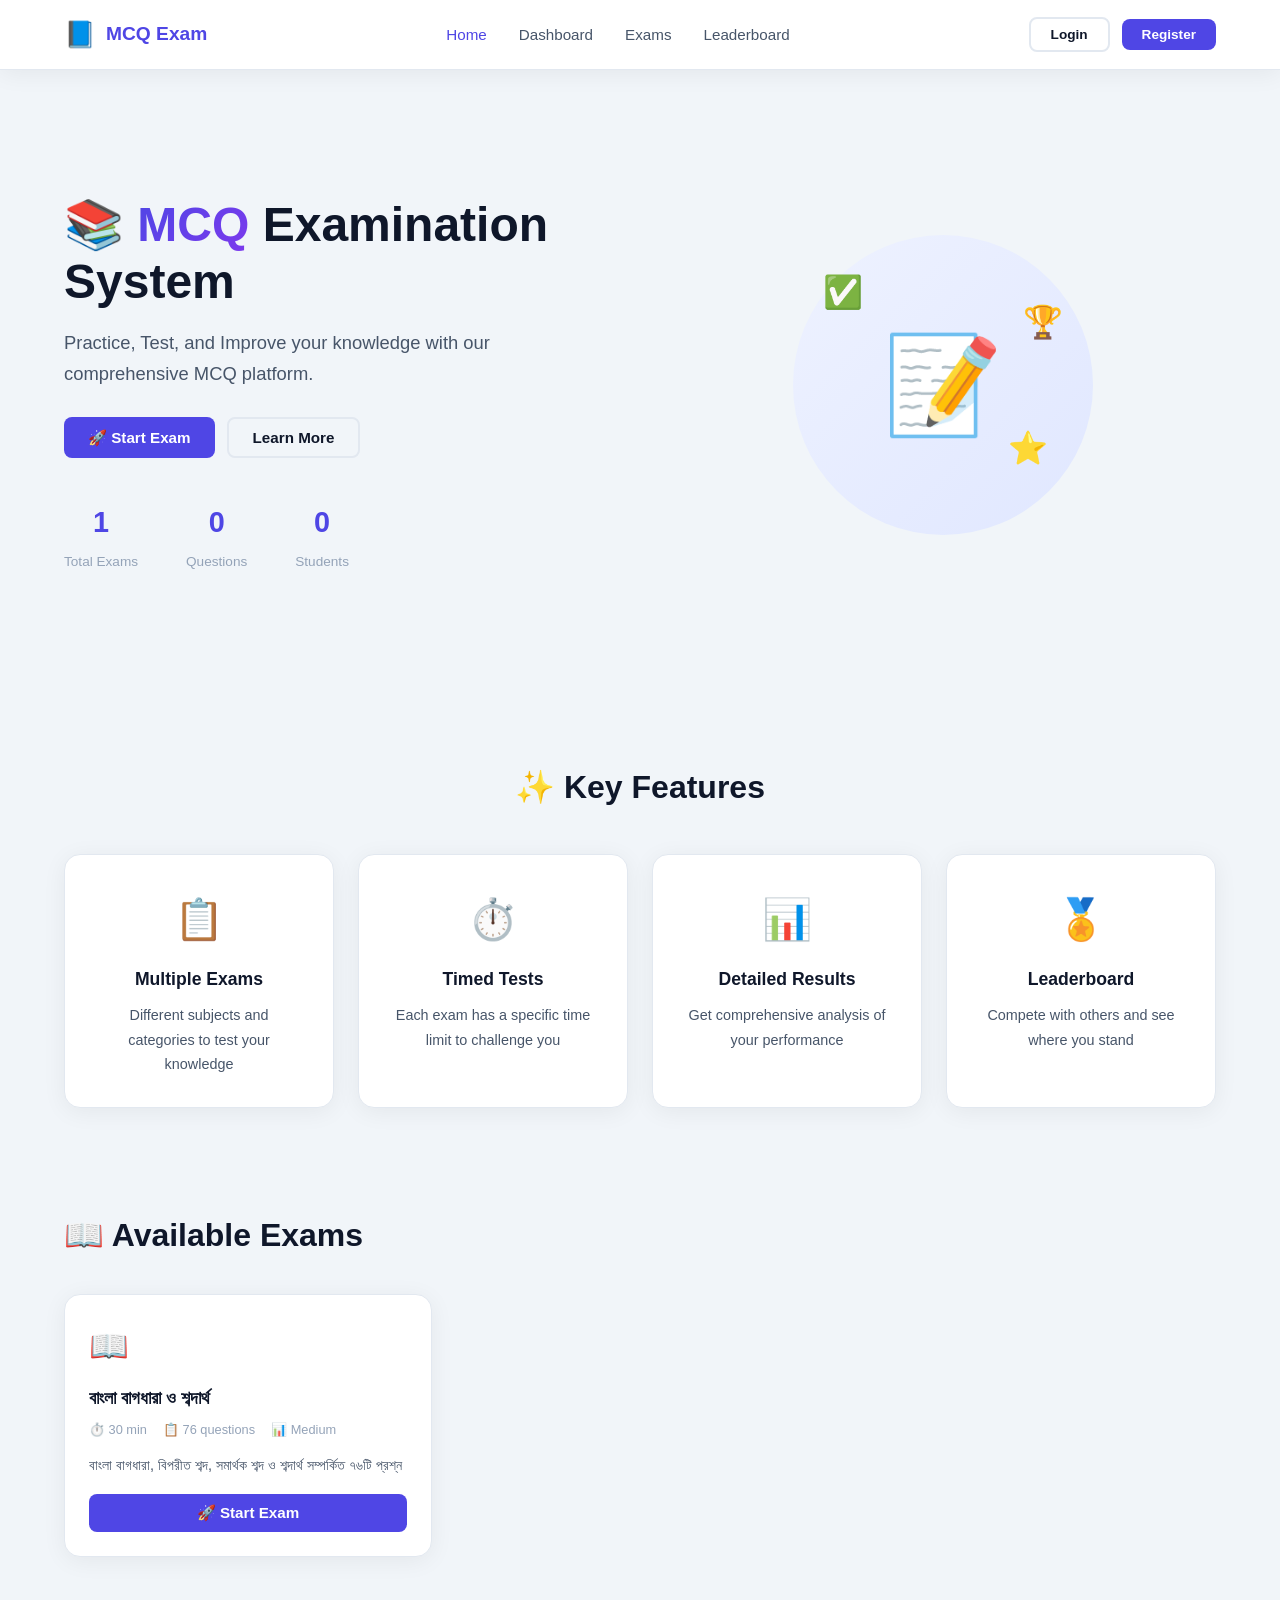
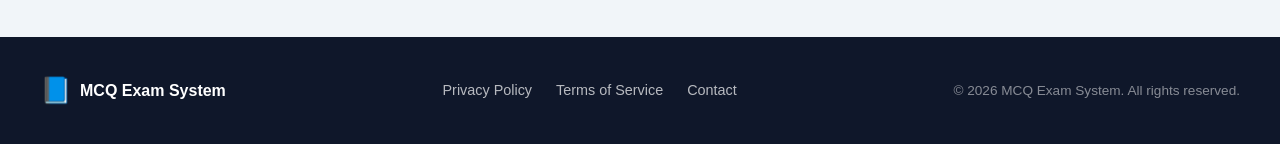
==== index.html @ 449d5a72 "Add files via upload" ====
<!DOCTYPE html>
<html lang="bn">
<head>
  <meta charset="UTF-8">
  <meta name="viewport" content="width=device-width, initial-scale=1.0">
  <title>MCQ Exam System</title>
  <link rel="stylesheet" href="css/style.css">
</head>
<body>

  <!-- ===== NAVBAR ===== -->
  <nav class="navbar" id="mainNav">
    <div class="nav-container">
      <div class="nav-brand">
        <span class="brand-icon">📘</span>
        <span class="brand-text">MCQ Exam</span>
      </div>
      <div class="nav-links" id="navLinks">
        <a href="index.html" class="active">Home</a>
        <a href="dashboard.html">Dashboard</a>
        <a href="#" id="navExamLink">Exams</a>
        <a href="#" id="navLeaderboardLink">Leaderboard</a>
      </div>
      <div class="nav-actions" id="navActions"></div>
      <button class="mobile-toggle" id="mobileToggle">☰</button>
    </div>
  </nav>

  <!-- ===== MAIN CONTENT ===== -->
  <main>

    <!-- ===== HERO SECTION ===== -->
    <section class="hero">
      <div class="hero-content">
        <h1>📚 <span class="highlight">MCQ</span> Examination System</h1>
        <p>Practice, Test, and Improve your knowledge with our comprehensive MCQ platform.</p>
        <div class="hero-buttons">
          <button class="btn btn-primary" id="heroStartBtn">🚀 Start Exam</button>
          <button class="btn btn-outline" id="heroLearnBtn">Learn More</button>
        </div>
        <div class="hero-stats">
          <div class="stat-item">
            <span class="stat-number" id="totalExams">0</span>
            <span class="stat-label">Total Exams</span>
          </div>
          <div class="stat-item">
            <span class="stat-number" id="totalQuestions">0</span>
            <span class="stat-label">Questions</span>
          </div>
          <div class="stat-item">
            <span class="stat-number" id="totalStudents">0</span>
            <span class="stat-label">Students</span>
          </div>
        </div>
      </div>
      <div class="hero-image">
        <div class="hero-illustration">
          <div class="exam-icon">📝</div>
          <div class="floating-icons">
            <span>✅</span>
            <span>⭐</span>
            <span>🏆</span>
          </div>
        </div>
      </div>
    </section>

    <!-- ===== FEATURES SECTION ===== -->
    <section class="features">
      <h2>✨ Key Features</h2>
      <div class="features-grid">
        <div class="feature-card">
          <div class="feature-icon">📋</div>
          <h3>Multiple Exams</h3>
          <p>Different subjects and categories to test your knowledge</p>
        </div>
        <div class="feature-card">
          <div class="feature-icon">⏱️</div>
          <h3>Timed Tests</h3>
          <p>Each exam has a specific time limit to challenge you</p>
        </div>
        <div class="feature-card">
          <div class="feature-icon">📊</div>
          <h3>Detailed Results</h3>
          <p>Get comprehensive analysis of your performance</p>
        </div>
        <div class="feature-card">
          <div class="feature-icon">🏅</div>
          <h3>Leaderboard</h3>
          <p>Compete with others and see where you stand</p>
        </div>
      </div>
    </section>

    <!-- ===== EXAMS LIST ===== -->
    <section class="exams-section" id="examsSection">
      <h2>📖 Available Exams</h2>
      <div class="exams-grid" id="examsGrid"></div>
    </section>

    <!-- ===== AUTH MODALS ===== -->
    <!-- Login Modal -->
    <div class="modal" id="loginModal">
      <div class="modal-content">
        <span class="modal-close" id="loginClose">&times;</span>
        <h2>🔐 Login</h2>
        <form id="loginForm">
          <div class="form-group">
            <label>Email Address</label>
            <input type="email" id="loginEmail" placeholder="Enter your email" required>
          </div>
          <div class="form-group">
            <label>Password</label>
            <input type="password" id="loginPassword" placeholder="Enter your password" required>
          </div>
          <button type="submit" class="btn btn-primary btn-block">Login</button>
          <p class="auth-switch">Don't have an account? <a href="#" id="switchToRegister">Register</a></p>
        </form>
      </div>
    </div>

    <!-- Register Modal -->
    <div class="modal" id="registerModal">
      <div class="modal-content">
        <span class="modal-close" id="registerClose">&times;</span>
        <h2>📝 Register</h2>
        <form id="registerForm">
          <div class="form-group">
            <label>Full Name</label>
            <input type="text" id="registerName" placeholder="Enter your full name" required>
          </div>
          <div class="form-group">
            <label>Email Address</label>
            <input type="email" id="registerEmail" placeholder="Enter your email" required>
          </div>
          <div class="form-group">
            <label>Password</label>
            <input type="password" id="registerPassword" placeholder="Create a password" required>
          </div>
          <div class="form-group">
            <label>Confirm Password</label>
            <input type="password" id="registerConfirm" placeholder="Confirm your password" required>
          </div>
          <button type="submit" class="btn btn-primary btn-block">Create Account</button>
          <p class="auth-switch">Already have an account? <a href="#" id="switchToLogin">Login</a></p>
        </form>
      </div>
    </div>

    <!-- Toast Notification -->
    <div class="toast" id="toast"></div>

  </main>

  <!-- ===== FOOTER ===== -->
  <footer class="footer">
    <div class="footer-content">
      <div class="footer-brand">
        <span class="brand-icon">📘</span>
        <span>MCQ Exam System</span>
      </div>
      <div class="footer-links">
        <a href="#">Privacy Policy</a>
        <a href="#">Terms of Service</a>
        <a href="#">Contact</a>
      </div>
      <div class="footer-copy">
        &copy; 2026 MCQ Exam System. All rights reserved.
      </div>
    </div>
  </footer>

  <script src="js/data.js"></script>
  <script src="js/auth.js"></script>
  <script src="js/dashboard.js"></script>
  <script src="js/exam.js"></script>
  <script>
    document.addEventListener('DOMContentLoaded', function() {
      // Update stats
      document.getElementById('totalExams').textContent = ALL_EXAMS.length;
      const totalQ = ALL_EXAMS.reduce((sum, e) => sum + e.questions.length, 0);
      document.getElementById('totalQuestions').textContent = totalQ;
      const users = JSON.parse(localStorage.getItem('exam_users') || '[]');
      document.getElementById('totalStudents').textContent = users.length || 0;
      
      // Render exams
      renderExamList();
      
      // Auth check
      checkAuthState();
      
      // Hero button
      document.getElementById('heroStartBtn').addEventListener('click', () => {
        const user = getCurrentUser();
        if (user) {
          document.getElementById('examsSection').scrollIntoView({ behavior: 'smooth' });
        } else {
          document.getElementById('loginModal').style.display = 'flex';
        }
      });
      
      document.getElementById('heroLearnBtn').addEventListener('click', () => {
        document.querySelector('.features').scrollIntoView({ behavior: 'smooth' });
      });
      
      document.getElementById('navExamLink').addEventListener('click', (e) => {
        e.preventDefault();
        document.getElementById('examsSection').scrollIntoView({ behavior: 'smooth' });
      });
      
      document.getElementById('navLeaderboardLink').addEventListener('click', (e) => {
        e.preventDefault();
        window.location.href = 'dashboard.html#leaderboard';
      });
      
      // Mobile toggle
      document.getElementById('mobileToggle').addEventListener('click', () => {
        document.getElementById('navLinks').classList.toggle('show');
      });
    });
  </script>
</body>
</html>
---- css/style.css ----
/* ============================================
   MCQ EXAM SYSTEM - COMPLETE STYLESHEET
   ============================================ */

:root {
  --primary: #4f46e5;
  --primary-dark: #4338ca;
  --primary-light: #eef2ff;
  --success: #16a34a;
  --danger: #dc2626;
  --warning: #f59e0b;
  --bg: #f1f5f9;
  --card-bg: #ffffff;
  --text-primary: #0f172a;
  --text-secondary: #475569;
  --text-muted: #94a3b8;
  --border: #e2e8f0;
  --shadow: 0 4px 24px rgba(0, 0, 0, 0.06);
  --shadow-lg: 0 8px 40px rgba(0, 0, 0, 0.10);
  --radius: 16px;
  --radius-sm: 8px;
  --transition: all 0.3s cubic-bezier(0.4, 0, 0.2, 1);
  --max-width: 1200px;
  --nav-height: 70px;
}

* { margin: 0; padding: 0; box-sizing: border-box; }

body {
  font-family: 'Segoe UI', Roboto, -apple-system, sans-serif;
  background: var(--bg);
  color: var(--text-primary);
  line-height: 1.7;
  min-height: 100vh;
  padding-top: var(--nav-height);
}

a { text-decoration: none; color: inherit; }
button { cursor: pointer; font-family: inherit; }
ul { list-style: none; }

/* ---------- Navbar ---------- */
.navbar {
  position: fixed;
  top: 0;
  left: 0;
  right: 0;
  height: var(--nav-height);
  background: var(--card-bg);
  border-bottom: 1px solid var(--border);
  z-index: 1000;
  box-shadow: var(--shadow);
}

.nav-container {
  max-width: var(--max-width);
  margin: 0 auto;
  padding: 0 24px;
  display: flex;
  justify-content: space-between;
  align-items: center;
  height: 100%;
}

.nav-brand {
  display: flex;
  align-items: center;
  gap: 10px;
  font-size: 1.2rem;
  font-weight: 700;
  color: var(--primary);
}

.brand-icon { font-size: 1.6rem; }

.nav-links {
  display: flex;
  gap: 32px;
  align-items: center;
}

.nav-links a {
  color: var(--text-secondary);
  font-weight: 500;
  transition: var(--transition);
  font-size: 0.95rem;
}

.nav-links a:hover,
.nav-links a.active {
  color: var(--primary);
}

.nav-actions {
  display: flex;
  align-items: center;
  gap: 12px;
}

.nav-actions .btn { padding: 8px 20px; font-size: 0.85rem; }

.user-avatar {
  width: 36px;
  height: 36px;
  border-radius: 50%;
  background: var(--primary);
  color: white;
  display: flex;
  align-items: center;
  justify-content: center;
  font-weight: 700;
  cursor: pointer;
}

.user-menu {
  position: absolute;
  top: calc(var(--nav-height) + 8px);
  right: 24px;
  background: var(--card-bg);
  border-radius: var(--radius-sm);
  box-shadow: var(--shadow-lg);
  padding: 8px;
  min-width: 180px;
  display: none;
  border: 1px solid var(--border);
}

.user-menu.show { display: block; }

.user-menu a {
  display: flex;
  align-items: center;
  gap: 10px;
  padding: 10px 16px;
  border-radius: var(--radius-sm);
  color: var(--text-secondary);
  transition: var(--transition);
  font-size: 0.9rem;
}

.user-menu a:hover {
  background: var(--primary-light);
  color: var(--primary);
}

.user-menu .divider {
  height: 1px;
  background: var(--border);
  margin: 6px 0;
}

.mobile-toggle {
  display: none;
  background: none;
  border: none;
  font-size: 1.5rem;
  color: var(--text-primary);
}

/* ---------- Buttons ---------- */
.btn {
  display: inline-flex;
  align-items: center;
  justify-content: center;
  gap: 8px;
  padding: 10px 24px;
  border-radius: var(--radius-sm);
  font-weight: 600;
  font-size: 0.95rem;
  border: none;
  transition: var(--transition);
}

.btn-primary {
  background: var(--primary);
  color: white;
}
.btn-primary:hover {
  background: var(--primary-dark);
  transform: translateY(-2px);
  box-shadow: 0 4px 16px rgba(79, 70, 229, 0.3);
}

.btn-outline {
  background: transparent;
  color: var(--text-primary);
  border: 2px solid var(--border);
}
.btn-outline:hover {
  border-color: var(--primary);
  color: var(--primary);
}

.btn-success { background: var(--success); color: white; }
.btn-danger { background: var(--danger); color: white; }
.btn-block { width: 100%; justify-content: center; }
.btn-sm { padding: 6px 14px; font-size: 0.8rem; }

/* ---------- Hero ---------- */
.hero {
  max-width: var(--max-width);
  margin: 0 auto;
  padding: 60px 24px;
  display: grid;
  grid-template-columns: 1fr 1fr;
  gap: 60px;
  align-items: center;
  min-height: calc(100vh - var(--nav-height) - 200px);
}

.hero-content h1 {
  font-size: 3rem;
  font-weight: 800;
  line-height: 1.2;
  margin-bottom: 16px;
}

.hero-content h1 .highlight {
  background: linear-gradient(135deg, var(--primary), #7c3aed);
  -webkit-background-clip: text;
  -webkit-text-fill-color: transparent;
}

.hero-content p {
  font-size: 1.15rem;
  color: var(--text-secondary);
  margin-bottom: 28px;
  max-width: 480px;
}

.hero-buttons {
  display: flex;
  gap: 12px;
  flex-wrap: wrap;
  margin-bottom: 40px;
}

.hero-stats {
  display: flex;
  gap: 48px;
}

.stat-item { text-align: center; }
.stat-number {
  display: block;
  font-size: 1.8rem;
  font-weight: 800;
  color: var(--primary);
}
.stat-label { font-size: 0.85rem; color: var(--text-muted); }

.hero-image {
  display: flex;
  justify-content: center;
  align-items: center;
}

.hero-illustration {
  width: 300px;
  height: 300px;
  background: linear-gradient(135deg, var(--primary-light), #e0e7ff);
  border-radius: 50%;
  display: flex;
  align-items: center;
  justify-content: center;
  position: relative;
}

.exam-icon { font-size: 6rem; }

.floating-icons {
  position: absolute;
  width: 100%;
  height: 100%;
  top: 0;
  left: 0;
  pointer-events: none;
}

.floating-icons span {
  position: absolute;
  font-size: 2rem;
  animation: float 3s ease-in-out infinite;
}
.floating-icons span:nth-child(1) { top: 10%; left: 10%; animation-delay: 0s; }
.floating-icons span:nth-child(2) { bottom: 20%; right: 15%; animation-delay: 0.8s; }
.floating-icons span:nth-child(3) { top: 20%; right: 10%; animation-delay: 1.6s; }

@keyframes float {
  0%, 100% { transform: translateY(0px) rotate(0deg); }
  50% { transform: translateY(-16px) rotate(8deg); }
}

/* ---------- Features ---------- */
.features {
  max-width: var(--max-width);
  margin: 0 auto;
  padding: 60px 24px;
}

.features h2 {
  text-align: center;
  font-size: 2rem;
  margin-bottom: 40px;
}

.features-grid {
  display: grid;
  grid-template-columns: repeat(auto-fit, minmax(220px, 1fr));
  gap: 24px;
}

.feature-card {
  background: var(--card-bg);
  padding: 30px;
  border-radius: var(--radius);
  text-align: center;
  box-shadow: var(--shadow);
  transition: var(--transition);
  border: 1px solid var(--border);
}

.feature-card:hover {
  transform: translateY(-6px);
  box-shadow: var(--shadow-lg);
}

.feature-icon { font-size: 2.5rem; margin-bottom: 12px; }
.feature-card h3 { font-size: 1.1rem; margin-bottom: 8px; }
.feature-card p { font-size: 0.9rem; color: var(--text-secondary); }

/* ---------- Exams Section ---------- */
.exams-section {
  max-width: var(--max-width);
  margin: 0 auto;
  padding: 40px 24px 80px;
}

.exams-section h2 {
  font-size: 2rem;
  margin-bottom: 32px;
}

.exams-grid {
  display: grid;
  grid-template-columns: repeat(auto-fill, minmax(280px, 1fr));
  gap: 24px;
}

.exam-card {
  background: var(--card-bg);
  border-radius: var(--radius);
  padding: 24px;
  box-shadow: var(--shadow);
  border: 1px solid var(--border);
  transition: var(--transition);
}

.exam-card:hover {
  transform: translateY(-4px);
  box-shadow: var(--shadow-lg);
}

.exam-card .exam-icon { font-size: 2rem; margin-bottom: 10px; }
.exam-card h3 { font-size: 1.1rem; margin-bottom: 6px; }

.exam-card .exam-meta {
  display: flex;
  gap: 16px;
  font-size: 0.8rem;
  color: var(--text-muted);
  margin-bottom: 12px;
}

.exam-card .exam-meta span {
  display: flex;
  align-items: center;
  gap: 4px;
}

.exam-card .exam-desc {
  font-size: 0.9rem;
  color: var(--text-secondary);
  margin-bottom: 16px;
}

.exam-card .btn { width: 100%; }

/* ---------- Modal ---------- */
.modal {
  display: none;
  position: fixed;
  top: 0;
  left: 0;
  width: 100%;
  height: 100%;
  background: rgba(0, 0, 0, 0.5);
  backdrop-filter: blur(4px);
  z-index: 2000;
  align-items: center;
  justify-content: center;
}

.modal.show { display: flex; }

.modal-content {
  background: var(--card-bg);
  border-radius: var(--radius);
  padding: 40px;
  max-width: 420px;
  width: 90%;
  position: relative;
  box-shadow: var(--shadow-lg);
  animation: slideUp 0.3s ease;
}

@keyframes slideUp {
  from { transform: translateY(30px); opacity: 0; }
  to { transform: translateY(0); opacity: 1; }
}

.modal-close {
  position: absolute;
  top: 16px;
  right: 20px;
  font-size: 1.5rem;
  cursor: pointer;
  color: var(--text-muted);
}

.modal-close:hover { color: var(--text-primary); }

.modal-content h2 { font-size: 1.5rem; margin-bottom: 20px; }

.modal-content .form-group { margin-bottom: 16px; }
.modal-content .form-group label {
  display: block;
  font-weight: 600;
  font-size: 0.9rem;
  margin-bottom: 4px;
}

.modal-content .form-group input {
  width: 100%;
  padding: 10px 14px;
  border: 2px solid var(--border);
  border-radius: var(--radius-sm);
  font-size: 0.95rem;
  transition: var(--transition);
  font-family: inherit;
}

.modal-content .form-group input:focus {
  outline: none;
  border-color: var(--primary);
  box-shadow: 0 0 0 3px rgba(79, 70, 229, 0.1);
}

.auth-switch {
  text-align: center;
  margin-top: 16px;
  font-size: 0.9rem;
  color: var(--text-secondary);
}

.auth-switch a { color: var(--primary); font-weight: 600; }
.auth-switch a:hover { text-decoration: underline; }

/* ---------- Toast ---------- */
.toast {
  position: fixed;
  bottom: 24px;
  right: 24px;
  background: var(--text-primary);
  color: white;
  padding: 14px 24px;
  border-radius: var(--radius-sm);
  box-shadow: var(--shadow-lg);
  transform: translateY(100px);
  opacity: 0;
  transition: all 0.4s ease;
  z-index: 3000;
  max-width: 400px;
}

.toast.show {
  transform: translateY(0);
  opacity: 1;
}
.toast.success { background: var(--success); }
.toast.error { background: var(--danger); }
.toast.warning { background: var(--warning); }

/* ---------- Footer ---------- */
.footer {
  background: var(--text-primary);
  color: white;
  padding: 32px 24px;
}

.footer-content {
  max-width: var(--max-width);
  margin: 0 auto;
  display: flex;
  justify-content: space-between;
  align-items: center;
  flex-wrap: wrap;
  gap: 16px;
}

.footer-brand {
  display: flex;
  align-items: center;
  gap: 8px;
  font-weight: 600;
}

.footer-links { display: flex; gap: 24px; }
.footer-links a {
  color: rgba(255, 255, 255, 0.7);
  transition: var(--transition);
  font-size: 0.9rem;
}
.footer-links a:hover { color: white; }
.footer-copy {
  font-size: 0.85rem;
  color: rgba(255, 255, 255, 0.5);
}

/* ---------- Dashboard Styles ---------- */
.dash-grid {
  display: grid;
  grid-template-columns: repeat(auto-fit, minmax(200px, 1fr));
  gap: 20px;
  margin: 24px 0;
}

.dash-card {
  background: var(--card-bg);
  padding: 24px;
  border-radius: var(--radius);
  text-align: center;
  border: 1px solid var(--border);
  box-shadow: var(--shadow);
}

.dash-card .number {
  font-size: 2.2rem;
  font-weight: 800;
  color: var(--primary);
}

.dash-card .label { font-size: 0.85rem; color: var(--text-secondary); }

.dash-section {
  background: var(--card-bg);
  border-radius: var(--radius);
  padding: 24px;
  border: 1px solid var(--border);
  margin-bottom: 24px;
}

.dash-section h3 { margin-bottom: 16px; font-size: 1.1rem; }

.history-item {
  display: flex;
  justify-content: space-between;
  align-items: center;
  padding: 12px 16px;
  border-bottom: 1px solid var(--border);
}

.history-item:last-child { border-bottom: none; }
.history-item .history-score { font-weight: 700; }

.leaderboard-item {
  display: flex;
  align-items: center;
  gap: 16px;
  padding: 10px 16px;
  border-bottom: 1px solid var(--border);
}

.leaderboard-item:last-child { border-bottom: none; }
.leaderboard-item .rank {
  font-weight: 700;
  color: var(--text-muted);
  width: 30px;
}
.leaderboard-item .name { flex: 1; }
.leaderboard-item .score { font-weight: 700; color: var(--primary); }

.no-history {
  text-align: center;
  padding: 30px;
  color: var(--text-secondary);
}

/* ---------- Review Tags ---------- */
.review-tag {
  display: inline-block;
  padding: 2px 12px;
  border-radius: 20px;
  font-size: 0.75rem;
  font-weight: 600;
}
.review-tag.correct { background: #d1fae5; color: #065f46; }
.review-tag.wrong { background: #fee2e2; color: #991b1b; }
.review-tag.skipped { background: #f3f4f6; color: var(--text-secondary); }

/* ---------- Exam: Answer Options ---------- */
.option {
  display: flex;
  align-items: center;
  gap: 12px;
  padding: 12px 16px;
  border: 2px solid var(--border);
  border-radius: var(--radius-sm);
  cursor: pointer;
  transition: var(--transition);
  background: var(--card-bg);
  font-size: 0.95rem;
}
.option:hover:not(.locked) {
  border-color: var(--primary);
  background: var(--primary-light);
}
.option .opt-label {
  display: flex;
  align-items: center;
  justify-content: center;
  width: 28px;
  height: 28px;
  border-radius: 50%;
  background: var(--bg);
  color: var(--text-secondary);
  font-weight: 700;
  font-size: 0.85rem;
  flex-shrink: 0;
}
.option.selected {
  border-color: var(--primary);
  background: var(--primary-light);
}
.option.selected .opt-label {
  background: var(--primary);
  color: white;
}
.option.locked {
  cursor: default;
}
.option.correct-answer {
  border-color: var(--success);
  background: #d1fae5;
}
.option.wrong-answer {
  border-color: var(--danger);
  background: #fee2e2;
}

/* ---------- Exam: Question Navigation Grid ---------- */
.q-nav-btn {
  width: 100%;
  aspect-ratio: 1;
  border: 1px solid var(--border);
  background: var(--card-bg);
  border-radius: 6px;
  font-size: 0.8rem;
  font-weight: 600;
  color: var(--text-secondary);
  cursor: pointer;
  transition: var(--transition);
}
.q-nav-btn:hover {
  border-color: var(--primary);
  color: var(--primary);
}
.q-nav-btn.answered {
  background: var(--success);
  border-color: var(--success);
  color: white;
}
.q-nav-btn.current {
  outline: 2px solid var(--primary);
  outline-offset: 2px;
}

/* ---------- Timer low-time warning ---------- */
.timer-box.low-time {
  background: #fee2e2 !important;
  color: var(--danger) !important;
  animation: pulseWarn 1s ease-in-out infinite;
}
@keyframes pulseWarn {
  0%, 100% { opacity: 1; }
  50% { opacity: 0.6; }
}

/* ---------- Dashboard: Result badges ---------- */
.badge {
  display: inline-block;
  padding: 2px 10px;
  border-radius: 12px;
  font-size: 0.75rem;
  font-weight: 600;
}
.badge-pass { background: #d1fae5; color: #065f46; }
.badge-fail { background: #fee2e2; color: #991b1b; }
.badge-average { background: #fef3c7; color: #92400e; }

/* ---------- Responsive ---------- */
@media (max-width: 968px) {
  .hero {
    grid-template-columns: 1fr;
    text-align: center;
    padding: 40px 24px;
  }
  .hero-content p { margin: 0 auto 28px; }
  .hero-buttons { justify-content: center; }
  .hero-stats { justify-content: center; }
  .hero-illustration { width: 200px; height: 200px; }
  .exam-icon { font-size: 4rem; }
}

@media (max-width: 768px) {
  .nav-links {
    display: none;
    position: absolute;
    top: var(--nav-height);
    left: 0;
    right: 0;
    background: var(--card-bg);
    flex-direction: column;
    padding: 16px 24px;
    border-bottom: 1px solid var(--border);
    box-shadow: var(--shadow);
  }
  .nav-links.show { display: flex; }
  .mobile-toggle { display: block; }
  
  .hero-content h1 { font-size: 2rem; }
  .features-grid { grid-template-columns: 1fr 1fr; }
  .exams-grid { grid-template-columns: 1fr; }
  .modal-content { padding: 24px; }
}

@media (max-width: 480px) {
  .features-grid { grid-template-columns: 1fr; }
  .hero-stats { gap: 24px; }
  .stat-number { font-size: 1.4rem; }
  .footer-content { flex-direction: column; text-align: center; }
}
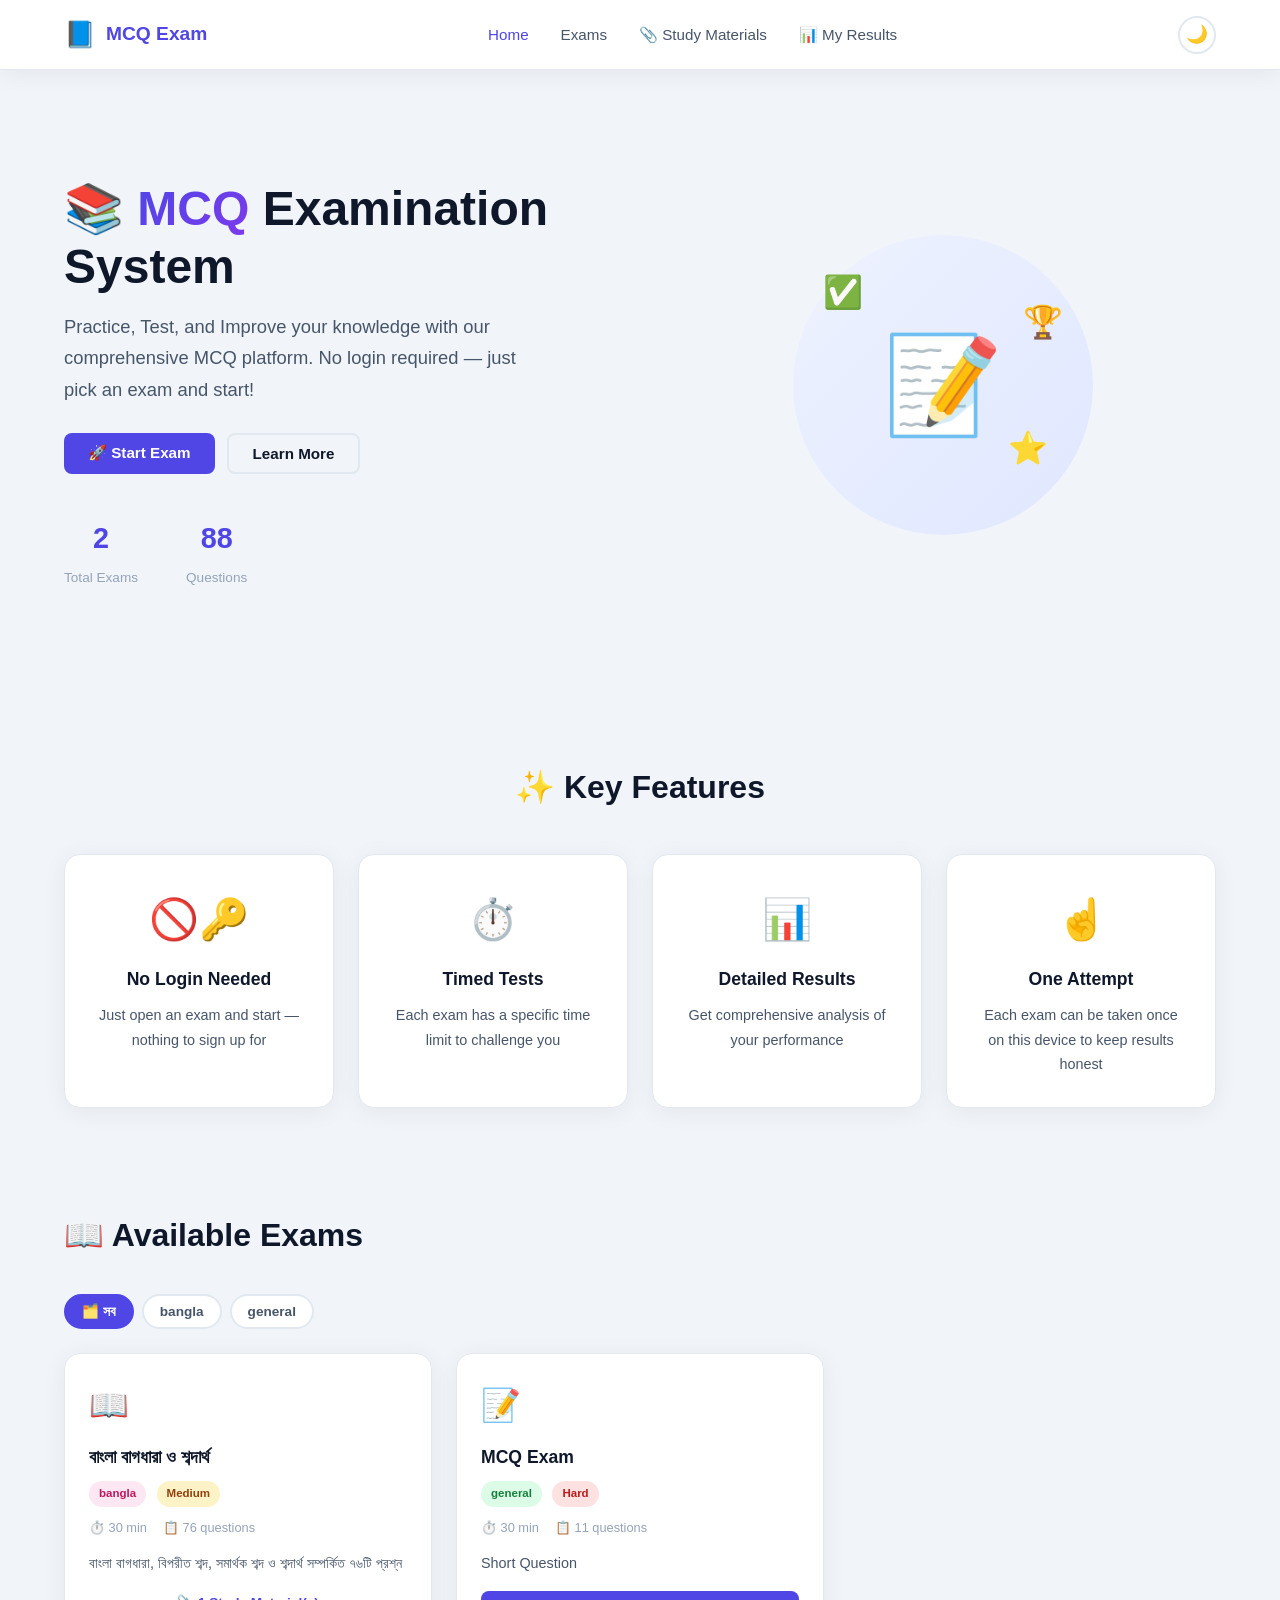
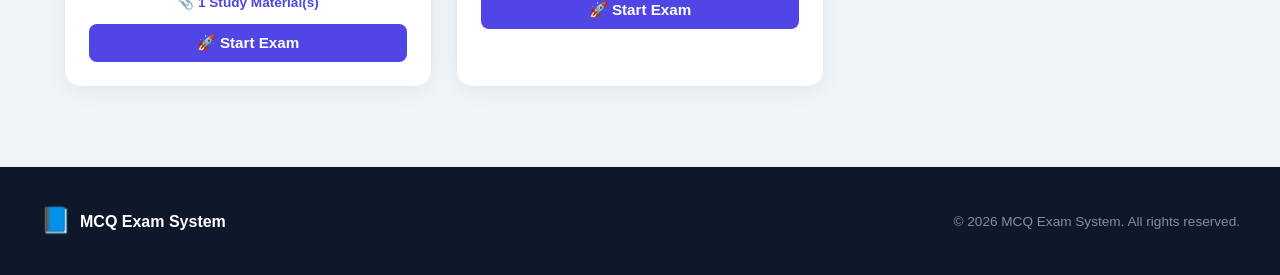
==== commit fb9bdd0a: "Add files via upload" ====
--- a/index.html
+++ b/index.html
@@ -1,223 +1,154 @@
-<!DOCTYPE html>
-<html lang="bn">
-<head>
-  <meta charset="UTF-8">
-  <meta name="viewport" content="width=device-width, initial-scale=1.0">
-  <title>MCQ Exam System</title>
-  <link rel="stylesheet" href="css/style.css">
-</head>
-<body>
-
-  <!-- ===== NAVBAR ===== -->
-  <nav class="navbar" id="mainNav">
-    <div class="nav-container">
-      <div class="nav-brand">
-        <span class="brand-icon">📘</span>
-        <span class="brand-text">MCQ Exam</span>
-      </div>
-      <div class="nav-links" id="navLinks">
-        <a href="index.html" class="active">Home</a>
-        <a href="dashboard.html">Dashboard</a>
-        <a href="#" id="navExamLink">Exams</a>
-        <a href="#" id="navLeaderboardLink">Leaderboard</a>
-      </div>
-      <div class="nav-actions" id="navActions"></div>
-      <button class="mobile-toggle" id="mobileToggle">☰</button>
-    </div>
-  </nav>
-
-  <!-- ===== MAIN CONTENT ===== -->
-  <main>
-
-    <!-- ===== HERO SECTION ===== -->
-    <section class="hero">
-      <div class="hero-content">
-        <h1>📚 <span class="highlight">MCQ</span> Examination System</h1>
-        <p>Practice, Test, and Improve your knowledge with our comprehensive MCQ platform.</p>
-        <div class="hero-buttons">
-          <button class="btn btn-primary" id="heroStartBtn">🚀 Start Exam</button>
-          <button class="btn btn-outline" id="heroLearnBtn">Learn More</button>
-        </div>
-        <div class="hero-stats">
-          <div class="stat-item">
-            <span class="stat-number" id="totalExams">0</span>
-            <span class="stat-label">Total Exams</span>
-          </div>
-          <div class="stat-item">
-            <span class="stat-number" id="totalQuestions">0</span>
-            <span class="stat-label">Questions</span>
-          </div>
-          <div class="stat-item">
-            <span class="stat-number" id="totalStudents">0</span>
-            <span class="stat-label">Students</span>
-          </div>
-        </div>
-      </div>
-      <div class="hero-image">
-        <div class="hero-illustration">
-          <div class="exam-icon">📝</div>
-          <div class="floating-icons">
-            <span>✅</span>
-            <span>⭐</span>
-            <span>🏆</span>
-          </div>
-        </div>
-      </div>
-    </section>
-
-    <!-- ===== FEATURES SECTION ===== -->
-    <section class="features">
-      <h2>✨ Key Features</h2>
-      <div class="features-grid">
-        <div class="feature-card">
-          <div class="feature-icon">📋</div>
-          <h3>Multiple Exams</h3>
-          <p>Different subjects and categories to test your knowledge</p>
-        </div>
-        <div class="feature-card">
-          <div class="feature-icon">⏱️</div>
-          <h3>Timed Tests</h3>
-          <p>Each exam has a specific time limit to challenge you</p>
-        </div>
-        <div class="feature-card">
-          <div class="feature-icon">📊</div>
-          <h3>Detailed Results</h3>
-          <p>Get comprehensive analysis of your performance</p>
-        </div>
-        <div class="feature-card">
-          <div class="feature-icon">🏅</div>
-          <h3>Leaderboard</h3>
-          <p>Compete with others and see where you stand</p>
-        </div>
-      </div>
-    </section>
-
-    <!-- ===== EXAMS LIST ===== -->
-    <section class="exams-section" id="examsSection">
-      <h2>📖 Available Exams</h2>
-      <div class="exams-grid" id="examsGrid"></div>
-    </section>
-
-    <!-- ===== AUTH MODALS ===== -->
-    <!-- Login Modal -->
-    <div class="modal" id="loginModal">
-      <div class="modal-content">
-        <span class="modal-close" id="loginClose">&times;</span>
-        <h2>🔐 Login</h2>
-        <form id="loginForm">
-          <div class="form-group">
-            <label>Email Address</label>
-            <input type="email" id="loginEmail" placeholder="Enter your email" required>
-          </div>
-          <div class="form-group">
-            <label>Password</label>
-            <input type="password" id="loginPassword" placeholder="Enter your password" required>
-          </div>
-          <button type="submit" class="btn btn-primary btn-block">Login</button>
-          <p class="auth-switch">Don't have an account? <a href="#" id="switchToRegister">Register</a></p>
-        </form>
-      </div>
-    </div>
-
-    <!-- Register Modal -->
-    <div class="modal" id="registerModal">
-      <div class="modal-content">
-        <span class="modal-close" id="registerClose">&times;</span>
-        <h2>📝 Register</h2>
-        <form id="registerForm">
-          <div class="form-group">
-            <label>Full Name</label>
-            <input type="text" id="registerName" placeholder="Enter your full name" required>
-          </div>
-          <div class="form-group">
-            <label>Email Address</label>
-            <input type="email" id="registerEmail" placeholder="Enter your email" required>
-          </div>
-          <div class="form-group">
-            <label>Password</label>
-            <input type="password" id="registerPassword" placeholder="Create a password" required>
-          </div>
-          <div class="form-group">
-            <label>Confirm Password</label>
-            <input type="password" id="registerConfirm" placeholder="Confirm your password" required>
-          </div>
-          <button type="submit" class="btn btn-primary btn-block">Create Account</button>
-          <p class="auth-switch">Already have an account? <a href="#" id="switchToLogin">Login</a></p>
-        </form>
-      </div>
-    </div>
-
-    <!-- Toast Notification -->
-    <div class="toast" id="toast"></div>
-
-  </main>
-
-  <!-- ===== FOOTER ===== -->
-  <footer class="footer">
-    <div class="footer-content">
-      <div class="footer-brand">
-        <span class="brand-icon">📘</span>
-        <span>MCQ Exam System</span>
-      </div>
-      <div class="footer-links">
-        <a href="#">Privacy Policy</a>
-        <a href="#">Terms of Service</a>
-        <a href="#">Contact</a>
-      </div>
-      <div class="footer-copy">
-        &copy; 2026 MCQ Exam System. All rights reserved.
-      </div>
-    </div>
-  </footer>
-
-  <script src="js/data.js"></script>
-  <script src="js/auth.js"></script>
-  <script src="js/dashboard.js"></script>
-  <script src="js/exam.js"></script>
-  <script>
-    document.addEventListener('DOMContentLoaded', function() {
-      // Update stats
-      document.getElementById('totalExams').textContent = ALL_EXAMS.length;
-      const totalQ = ALL_EXAMS.reduce((sum, e) => sum + e.questions.length, 0);
-      document.getElementById('totalQuestions').textContent = totalQ;
-      const users = JSON.parse(localStorage.getItem('exam_users') || '[]');
-      document.getElementById('totalStudents').textContent = users.length || 0;
-      
-      // Render exams
-      renderExamList();
-      
-      // Auth check
-      checkAuthState();
-      
-      // Hero button
-      document.getElementById('heroStartBtn').addEventListener('click', () => {
-        const user = getCurrentUser();
-        if (user) {
-          document.getElementById('examsSection').scrollIntoView({ behavior: 'smooth' });
-        } else {
-          document.getElementById('loginModal').style.display = 'flex';
-        }
-      });
-      
-      document.getElementById('heroLearnBtn').addEventListener('click', () => {
-        document.querySelector('.features').scrollIntoView({ behavior: 'smooth' });
-      });
-      
-      document.getElementById('navExamLink').addEventListener('click', (e) => {
-        e.preventDefault();
-        document.getElementById('examsSection').scrollIntoView({ behavior: 'smooth' });
-      });
-      
-      document.getElementById('navLeaderboardLink').addEventListener('click', (e) => {
-        e.preventDefault();
-        window.location.href = 'dashboard.html#leaderboard';
-      });
-      
-      // Mobile toggle
-      document.getElementById('mobileToggle').addEventListener('click', () => {
-        document.getElementById('navLinks').classList.toggle('show');
-      });
-    });
-  </script>
-</body>
-</html>+<!DOCTYPE html>
+<html lang="bn">
+<head>
+  <meta charset="UTF-8">
+  <meta name="viewport" content="width=device-width, initial-scale=1.0">
+  <title>MCQ Exam System</title>
+  <link rel="stylesheet" href="css/style.css">
+  <script src="js/theme.js"></script>
+</head>
+<body>
+
+  <!-- ===== NAVBAR ===== -->
+  <nav class="navbar" id="mainNav">
+    <div class="nav-container">
+      <div class="nav-brand">
+        <span class="brand-icon">📘</span>
+        <span class="brand-text">MCQ Exam</span>
+      </div>
+      <div class="nav-links" id="navLinks">
+        <a href="index.html" class="active">Home</a>
+        <a href="#" id="navExamLink">Exams</a>
+        <a href="materials.html">📎 Study Materials</a>
+        <a href="myresults.html">📊 My Results</a>
+      </div>
+      <div class="nav-actions">
+        <button class="theme-toggle" id="themeToggleBtn" title="Toggle dark/light mode">🌙</button>
+      </div>
+      <button class="mobile-toggle" id="mobileToggle">☰</button>
+    </div>
+  </nav>
+
+  <!-- ===== MAIN CONTENT ===== -->
+  <main>
+
+    <!-- ===== HERO SECTION ===== -->
+    <section class="hero">
+      <div class="hero-content">
+        <h1>📚 <span class="highlight">MCQ</span> Examination System</h1>
+        <p>Practice, Test, and Improve your knowledge with our comprehensive MCQ platform. No login required — just pick an exam and start!</p>
+        <div class="hero-buttons">
+          <button class="btn btn-primary" id="heroStartBtn">🚀 Start Exam</button>
+          <button class="btn btn-outline" id="heroLearnBtn">Learn More</button>
+        </div>
+        <div class="hero-stats">
+          <div class="stat-item">
+            <span class="stat-number" id="totalExams">0</span>
+            <span class="stat-label">Total Exams</span>
+          </div>
+          <div class="stat-item">
+            <span class="stat-number" id="totalQuestions">0</span>
+            <span class="stat-label">Questions</span>
+          </div>
+        </div>
+      </div>
+      <div class="hero-image">
+        <div class="hero-illustration">
+          <div class="exam-icon">📝</div>
+          <div class="floating-icons">
+            <span>✅</span>
+            <span>⭐</span>
+            <span>🏆</span>
+          </div>
+        </div>
+      </div>
+    </section>
+
+    <!-- ===== FEATURES SECTION ===== -->
+    <section class="features">
+      <h2>✨ Key Features</h2>
+      <div class="features-grid">
+        <div class="feature-card">
+          <div class="feature-icon">🚫🔑</div>
+          <h3>No Login Needed</h3>
+          <p>Just open an exam and start — nothing to sign up for</p>
+        </div>
+        <div class="feature-card">
+          <div class="feature-icon">⏱️</div>
+          <h3>Timed Tests</h3>
+          <p>Each exam has a specific time limit to challenge you</p>
+        </div>
+        <div class="feature-card">
+          <div class="feature-icon">📊</div>
+          <h3>Detailed Results</h3>
+          <p>Get comprehensive analysis of your performance</p>
+        </div>
+        <div class="feature-card">
+          <div class="feature-icon">☝️</div>
+          <h3>One Attempt</h3>
+          <p>Each exam can be taken once on this device to keep results honest</p>
+        </div>
+      </div>
+    </section>
+
+    <!-- ===== EXAMS LIST ===== -->
+    <section class="exams-section" id="examsSection">
+      <h2>📖 Available Exams</h2>
+      <div class="category-filters" id="categoryFilters"></div>
+      <div class="exams-grid" id="examsGrid"></div>
+    </section>
+
+    <!-- Toast Notification -->
+    <div class="toast" id="toast"></div>
+
+  </main>
+
+  <!-- ===== FOOTER ===== -->
+  <footer class="footer">
+    <div class="footer-content">
+      <div class="footer-brand">
+        <span class="brand-icon">📘</span>
+        <span>MCQ Exam System</span>
+      </div>
+      <div class="footer-copy">
+        &copy; 2026 MCQ Exam System. All rights reserved.
+      </div>
+    </div>
+  </footer>
+
+  <script src="js/data.js"></script>
+  <script src="js/exam.js"></script>
+  <script>
+    document.addEventListener('DOMContentLoaded', function() {
+      document.getElementById('totalExams').textContent = ALL_EXAMS.length;
+      const totalQ = ALL_EXAMS.reduce((sum, e) => sum + e.questions.length, 0);
+      document.getElementById('totalQuestions').textContent = totalQ;
+
+      renderExamList();
+
+      document.getElementById('heroStartBtn').addEventListener('click', () => {
+        document.getElementById('examsSection').scrollIntoView({ behavior: 'smooth' });
+      });
+      document.getElementById('heroLearnBtn').addEventListener('click', () => {
+        document.querySelector('.features').scrollIntoView({ behavior: 'smooth' });
+      });
+      document.getElementById('navExamLink').addEventListener('click', (e) => {
+        e.preventDefault();
+        document.getElementById('examsSection').scrollIntoView({ behavior: 'smooth' });
+      });
+      document.getElementById('mobileToggle').addEventListener('click', () => {
+        document.getElementById('navLinks').classList.toggle('show');
+      });
+    });
+
+    function showToast(message, type = 'info') {
+      const toast = document.getElementById('toast');
+      if (!toast) return;
+      toast.textContent = message;
+      toast.className = 'toast show ' + type;
+      clearTimeout(toast._timeout);
+      toast._timeout = setTimeout(() => toast.classList.remove('show'), 3000);
+    }
+  </script>
+</body>
+</html>
--- a/css/style.css
+++ b/css/style.css
@@ -24,6 +24,43 @@
   --nav-height: 70px;
 }
 
+/* ---------- Dark Mode ---------- */
+[data-theme="dark"] {
+  --primary: #818cf8;
+  --primary-dark: #6366f1;
+  --primary-light: #1e1b4b;
+  --success: #22c55e;
+  --danger: #f87171;
+  --warning: #fbbf24;
+  --bg: #0f172a;
+  --card-bg: #1e293b;
+  --text-primary: #f1f5f9;
+  --text-secondary: #cbd5e1;
+  --text-muted: #64748b;
+  --border: #334155;
+  --shadow: 0 4px 24px rgba(0, 0, 0, 0.35);
+  --shadow-lg: 0 8px 40px rgba(0, 0, 0, 0.5);
+}
+
+html { transition: background 0.3s ease; }
+body { transition: background 0.3s ease, color 0.3s ease; }
+
+/* ---------- Theme Toggle ---------- */
+.theme-toggle {
+  display: inline-flex;
+  align-items: center;
+  justify-content: center;
+  width: 38px;
+  height: 38px;
+  border-radius: 50%;
+  border: 2px solid var(--border);
+  background: var(--card-bg);
+  font-size: 1.1rem;
+  cursor: pointer;
+  transition: var(--transition);
+}
+.theme-toggle:hover { border-color: var(--primary); transform: rotate(15deg); }
+
 * { margin: 0; padding: 0; box-sizing: border-box; }
 
 body {
@@ -749,4 +786,179 @@
   .hero-stats { gap: 24px; }
   .stat-number { font-size: 1.4rem; }
   .footer-content { flex-direction: column; text-align: center; }
+}
+
+/* ============================================
+   NEW FEATURES
+   ============================================ */
+
+/* ---------- Fade-in page/card entrance ---------- */
+@keyframes fadeInUp {
+  from { opacity: 0; transform: translateY(14px); }
+  to { opacity: 1; transform: translateY(0); }
+}
+.exam-card { animation: fadeInUp 0.45s ease both; }
+.exam-card:nth-child(2) { animation-delay: 0.05s; }
+.exam-card:nth-child(3) { animation-delay: 0.1s; }
+.exam-card:nth-child(4) { animation-delay: 0.15s; }
+.exam-card:nth-child(5) { animation-delay: 0.2s; }
+.exam-card:nth-child(6) { animation-delay: 0.25s; }
+
+/* ---------- Question transition ---------- */
+.q-fade { animation: fadeInUp 0.28s ease both; }
+
+/* ---------- Category badge (color derived per-category via data attr) ---------- */
+.badge-category {
+  display: inline-block;
+  padding: 3px 10px;
+  border-radius: 20px;
+  font-size: 0.72rem;
+  font-weight: 700;
+  margin-right: 6px;
+}
+.cat-color-0 { background: #e0e7ff; color: #4338ca; }
+.cat-color-1 { background: #fce7f3; color: #be185d; }
+.cat-color-2 { background: #dcfce7; color: #15803d; }
+.cat-color-3 { background: #fef3c7; color: #92400e; }
+.cat-color-4 { background: #e0f2fe; color: #0369a1; }
+.cat-color-5 { background: #fee2e2; color: #b91c1c; }
+[data-theme="dark"] .cat-color-0 { background: #312e81; color: #c7d2fe; }
+[data-theme="dark"] .cat-color-1 { background: #831843; color: #fbcfe8; }
+[data-theme="dark"] .cat-color-2 { background: #14532d; color: #bbf7d0; }
+[data-theme="dark"] .cat-color-3 { background: #78350f; color: #fde68a; }
+[data-theme="dark"] .cat-color-4 { background: #0c4a6e; color: #bae6fd; }
+[data-theme="dark"] .cat-color-5 { background: #7f1d1d; color: #fecaca; }
+
+/* ---------- Difficulty badge color-coding ---------- */
+.badge-diff {
+  display: inline-block;
+  padding: 3px 10px;
+  border-radius: 20px;
+  font-size: 0.72rem;
+  font-weight: 700;
+}
+.badge-diff.easy { background: #dcfce7; color: #15803d; }
+.badge-diff.medium { background: #fef3c7; color: #92400e; }
+.badge-diff.hard { background: #fee2e2; color: #b91c1c; }
+[data-theme="dark"] .badge-diff.easy { background: #14532d; color: #bbf7d0; }
+[data-theme="dark"] .badge-diff.medium { background: #78350f; color: #fde68a; }
+[data-theme="dark"] .badge-diff.hard { background: #7f1d1d; color: #fecaca; }
+
+/* ---------- Category filter chips (index.html) ---------- */
+.category-filters {
+  display: flex;
+  gap: 8px;
+  flex-wrap: wrap;
+  margin-bottom: 24px;
+}
+.cat-chip {
+  padding: 7px 16px;
+  border-radius: 20px;
+  border: 2px solid var(--border);
+  background: var(--card-bg);
+  font-size: 0.85rem;
+  font-weight: 600;
+  color: var(--text-secondary);
+  cursor: pointer;
+  transition: var(--transition);
+}
+.cat-chip:hover { border-color: var(--primary); color: var(--primary); }
+.cat-chip.active { background: var(--primary); border-color: var(--primary); color: white; }
+
+/* ---------- Bookmark / flag question ---------- */
+.flag-btn {
+  border: 2px solid var(--border);
+  background: var(--card-bg);
+  border-radius: var(--radius-sm);
+  padding: 8px 14px;
+  font-size: 0.9rem;
+  font-weight: 600;
+  color: var(--text-secondary);
+  cursor: pointer;
+  transition: var(--transition);
+}
+.flag-btn:hover { border-color: var(--warning); color: var(--warning); }
+.flag-btn.flagged { background: var(--warning); border-color: var(--warning); color: white; }
+
+.q-nav-btn.flagged::after {
+  content: '🚩';
+  position: absolute;
+  font-size: 0.6rem;
+  top: -6px;
+  right: -4px;
+}
+.q-nav-btn { position: relative; }
+
+/* ---------- Autosave / resume banner ---------- */
+.autosave-banner {
+  background: var(--primary-light);
+  border: 1px solid var(--primary);
+  border-radius: var(--radius-sm);
+  padding: 10px 16px;
+  font-size: 0.85rem;
+  margin-bottom: 14px;
+  color: var(--text-primary);
+  display: flex;
+  align-items: center;
+  gap: 8px;
+}
+
+/* ---------- Confetti ---------- */
+#confettiCanvas {
+  position: fixed;
+  top: 0; left: 0;
+  width: 100%; height: 100%;
+  pointer-events: none;
+  z-index: 5000;
+}
+
+/* ---------- My Results page ---------- */
+.myresults-item {
+  display: flex;
+  justify-content: space-between;
+  align-items: center;
+  gap: 12px;
+  flex-wrap: wrap;
+  background: var(--card-bg);
+  border: 1px solid var(--border);
+  border-radius: var(--radius-sm);
+  padding: 16px 20px;
+  margin-bottom: 12px;
+}
+.myresults-item .mr-title { font-weight: 700; }
+.myresults-item .mr-meta { font-size: 0.8rem; color: var(--text-muted); }
+
+/* ---------- Print (result page -> PDF) ---------- */
+@media print {
+  .navbar, .toast, #confettiCanvas, .no-print { display: none !important; }
+  body { padding-top: 0; background: white; color: black; }
+  main { margin: 0 !important; max-width: 100% !important; }
+}
+
+/* ---------- Admin: drag-drop question rows ---------- */
+tr.q-row { cursor: grab; }
+tr.q-row.dragging { opacity: 0.4; }
+tr.q-row.drag-over { border-top: 2px solid var(--primary); }
+.drag-handle { cursor: grab; color: var(--text-muted); margin-right: 6px; }
+
+/* ---------- Admin: bulk import textarea ---------- */
+.bulk-textarea {
+  width: 100%;
+  min-height: 160px;
+  padding: 12px;
+  border: 2px solid var(--border);
+  border-radius: var(--radius-sm);
+  font-family: 'Courier New', monospace;
+  font-size: 0.85rem;
+  resize: vertical;
+  background: var(--card-bg);
+  color: var(--text-primary);
+}
+
+/* ---------- Admin: preview modal question card ---------- */
+.preview-question-card {
+  background: var(--card-bg);
+  border: 1px solid var(--border);
+  border-radius: var(--radius);
+  padding: 20px;
 }
